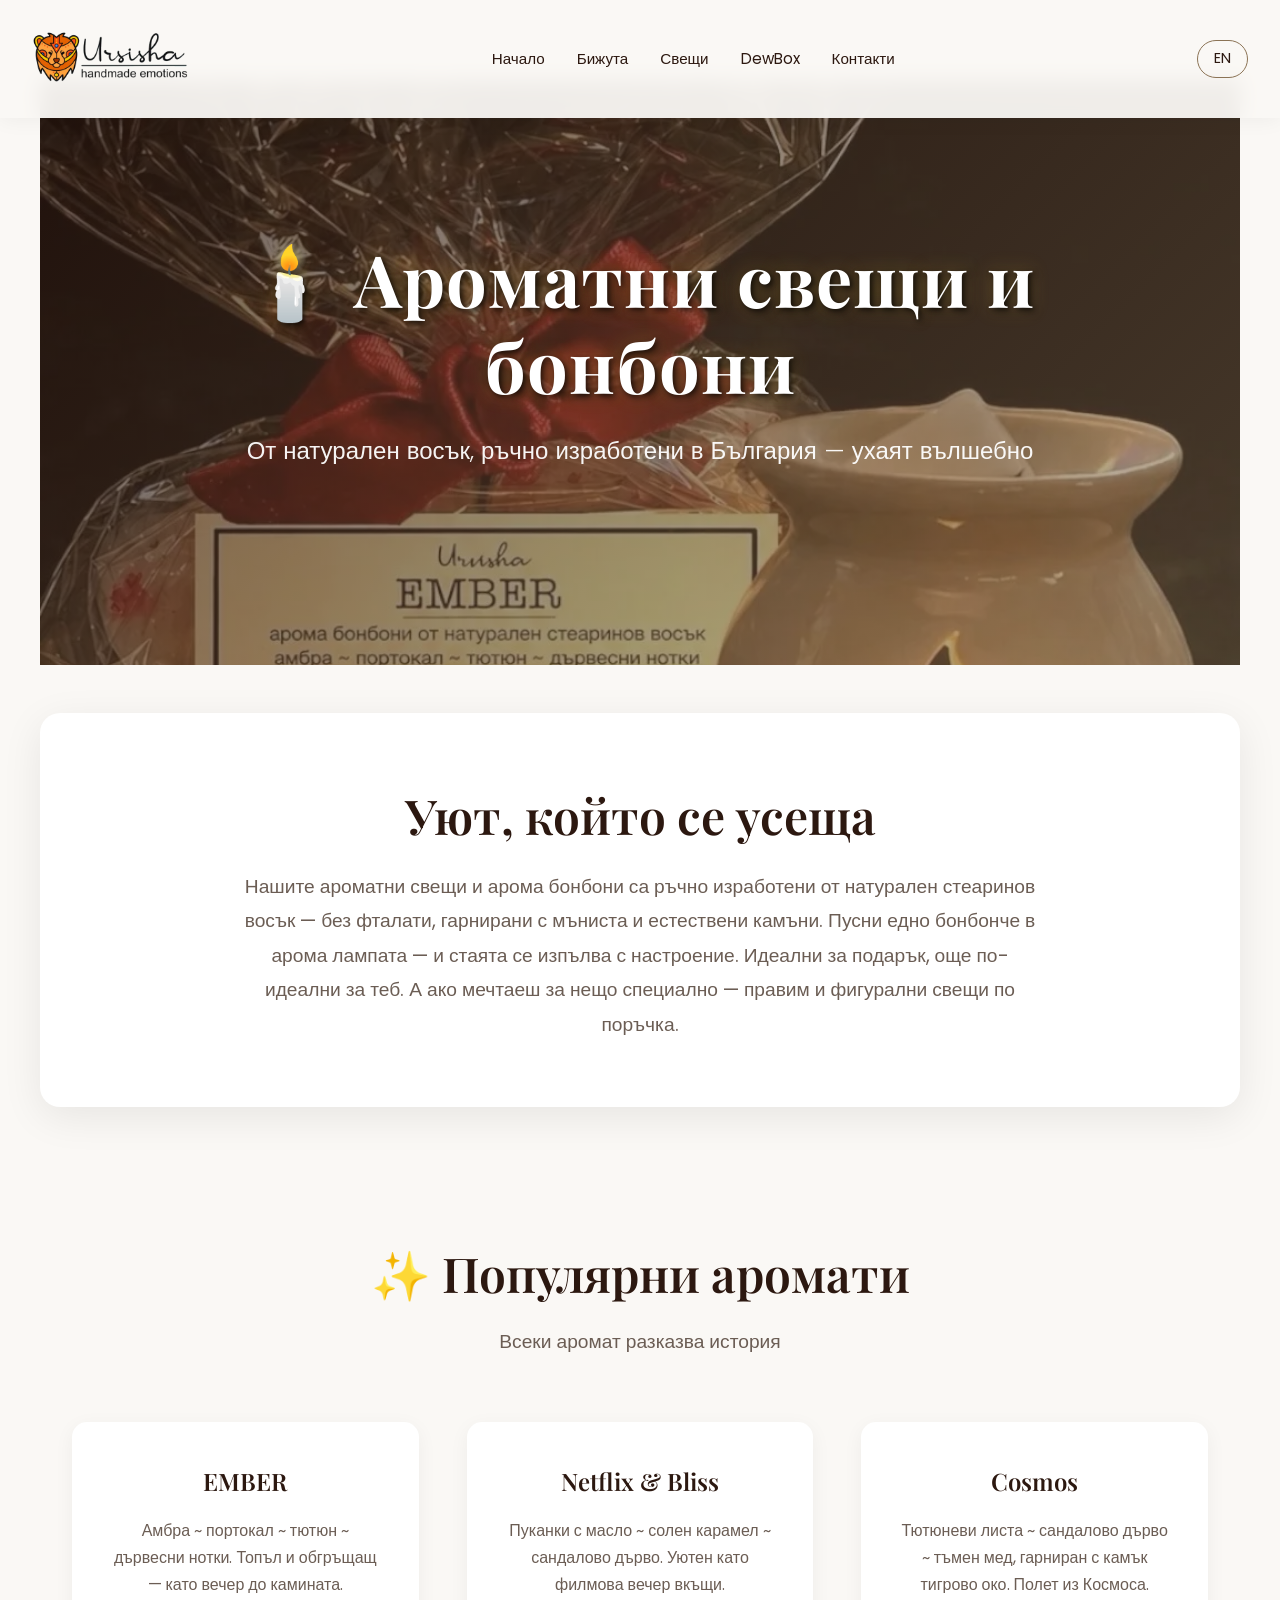
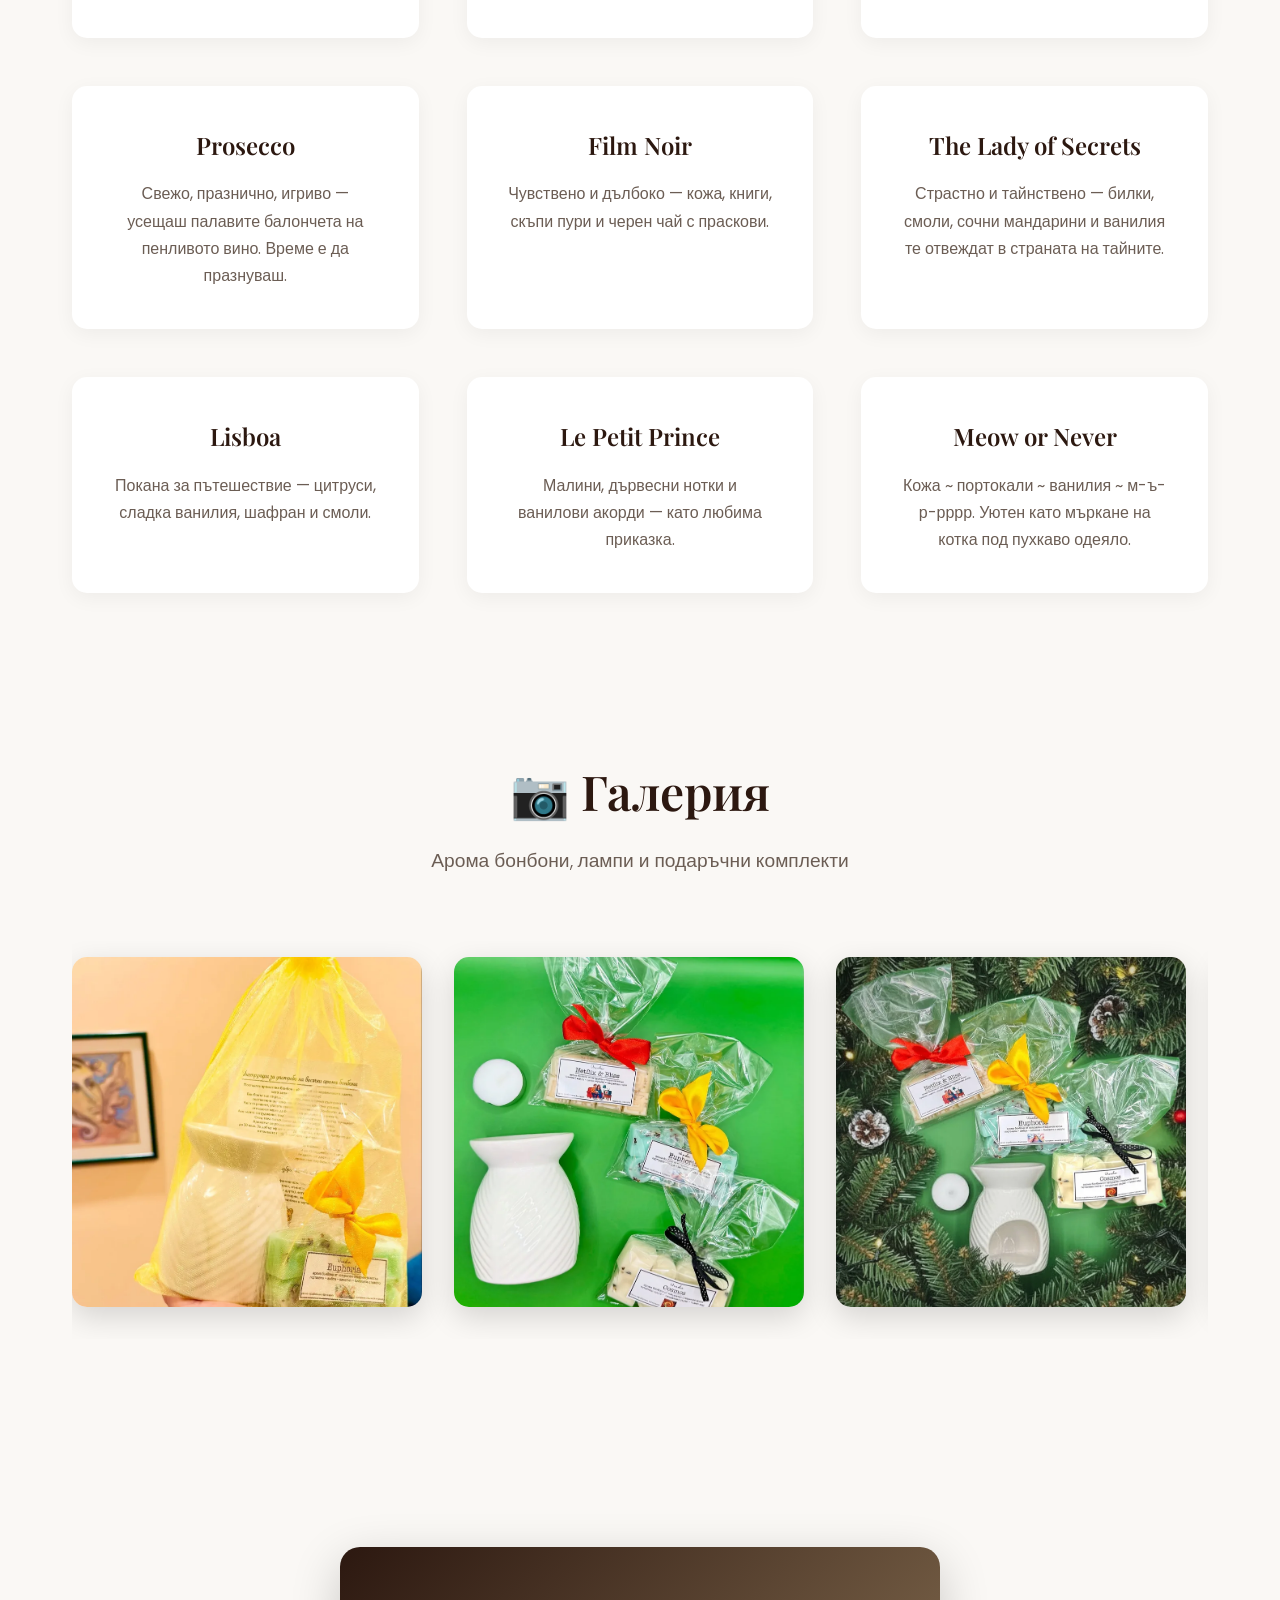
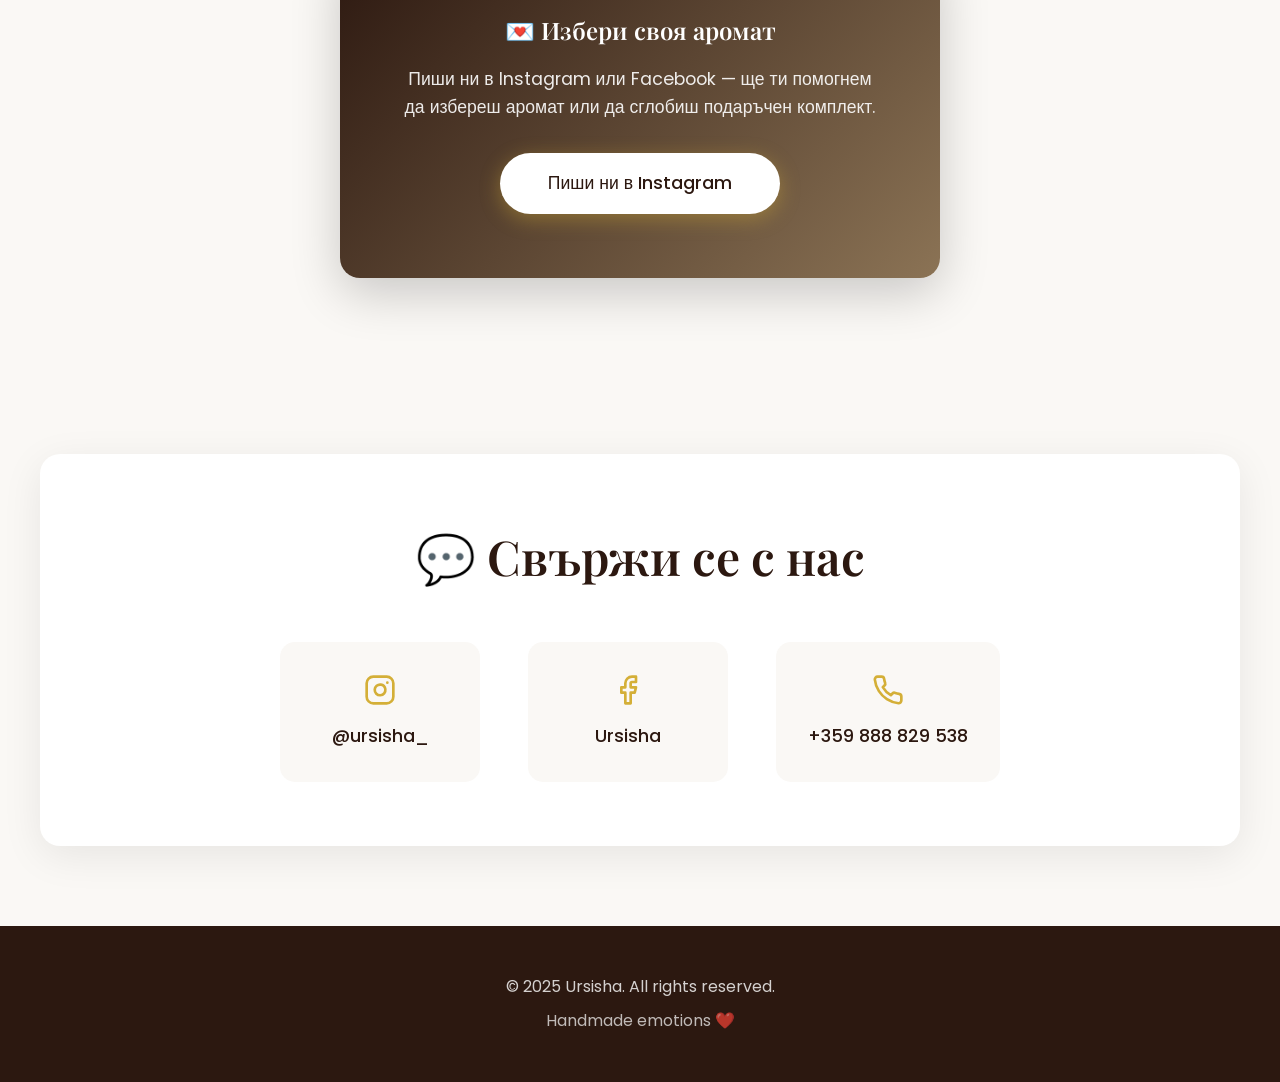
==== candles/index.html @ f85cda7b "Turn DewBox site into the Ursisha brand site - Move DewBox pages to /dewbox/ and /en/dewbox/, with 3" ====
<!DOCTYPE html>
<html lang="bg">
  <head>
    <meta charset="UTF-8" />
    <meta name="viewport" content="width=device-width, initial-scale=1.0" />
    <title>Ароматни свещи и бонбони — Ursisha | Ръчно изработени от натурален восък</title>
    <meta
      name="description"
      content="Ръчно изработени ароматни свещи и арома бонбони от натурален стеаринов восък. Аромати EMBER и Netflix & Bliss — ухаят вълшебно. Направени в България."
    />

    <!-- Favicons -->
    <link
      rel="icon"
      type="image/png"
      sizes="192x192"
      href="/assets/icons/favicon-android-chrome-192x192.png"
    />
    <link
      rel="icon"
      type="image/png"
      sizes="512x512"
      href="/assets/icons/favicon-android-chrome-512x512.png"
    />
    <link
      rel="apple-touch-icon"
      sizes="180x180"
      href="/assets/icons/favicon-apple-touch-icon.png"
    />
    <link rel="icon" type="image/png" href="/assets/icons/favicon.png" />

    <!-- Preload LCP image -->
    <link
      rel="preload"
      as="image"
      href="/assets/candles/candles-hero.webp"
      fetchpriority="high"
    />

    <link rel="stylesheet" href="/styles.css" />

    <!-- Canonical + theme -->
    <link rel="canonical" href="https://ursisha.com/candles/" />
    <meta name="theme-color" content="#2c1810" />

    <!-- hreflang -->
    <link rel="alternate" hreflang="bg" href="https://ursisha.com/candles/" />
    <link rel="alternate" hreflang="en" href="https://ursisha.com/en/candles/" />
    <link
      rel="alternate"
      hreflang="x-default"
      href="https://ursisha.com/candles/"
    />

    <!-- Open Graph -->
    <meta property="og:type" content="website" />
    <meta property="og:site_name" content="Ursisha" />
    <meta
      property="og:title"
      content="Ароматни свещи и бонбони — Ursisha"
    />
    <meta
      property="og:description"
      content="Ръчно изработени ароматни свещи и арома бонбони от натурален восък — ухаят вълшебно."
    />
    <meta property="og:url" content="https://ursisha.com/candles/" />
    <meta
      property="og:image"
      content="https://ursisha.com/assets/candles/candles-hero.webp"
    />
    <meta property="og:image:width" content="1080" />
    <meta property="og:image:height" content="1350" />
    <meta property="og:locale" content="bg_BG" />
    <meta property="og:locale:alternate" content="en_US" />

    <!-- Twitter Card -->
    <meta name="twitter:card" content="summary_large_image" />
    <meta name="twitter:title" content="Ароматни свещи и бонбони — Ursisha" />
    <meta
      name="twitter:description"
      content="Ръчно изработени ароматни свещи и арома бонбони от натурален восък."
    />
    <meta
      name="twitter:image"
      content="https://ursisha.com/assets/candles/candles-hero.webp"
    />

    <!-- Structured data -->
    <script type="application/ld+json">
      {
        "@context": "https://schema.org",
        "@graph": [
          {
            "@type": "BreadcrumbList",
            "itemListElement": [
              {
                "@type": "ListItem",
                "position": 1,
                "name": "Ursisha",
                "item": "https://ursisha.com/"
              },
              {
                "@type": "ListItem",
                "position": 2,
                "name": "Ароматни свещи",
                "item": "https://ursisha.com/candles/"
              }
            ]
          },
          {
            "@type": "CollectionPage",
            "name": "Ароматни свещи и бонбони — Ursisha",
            "description": "Ръчно изработени ароматни свещи и арома бонбони от натурален стеаринов восък.",
            "url": "https://ursisha.com/candles/",
            "inLanguage": "bg",
            "isPartOf": { "@type": "WebSite", "url": "https://ursisha.com/" }
          }
        ]
      }
    </script>
  </head>
  <body>
    <header>
      <nav>
        <a href="/" class="logo">
          <img
            src="/assets/branding/logo_horizontal.webp"
            alt="Ursisha Logo"
            class="logo-img logo-desktop"
            width="900"
            height="400"
          />
          <img
            src="/assets/branding/logo_small.webp"
            alt="Ursisha Logo"
            class="logo-img logo-mobile"
            width="400"
            height="418"
          />
        </a>
        <button
          class="menu-toggle"
          onclick="toggleMenu()"
          aria-label="Toggle menu"
        >
          <span></span>
          <span></span>
          <span></span>
        </button>
        <ul class="nav-links">
          <li><a href="/" onclick="closeMenu()">Начало</a></li>
          <li><a href="/jewelry/" onclick="closeMenu()">Бижута</a></li>
          <li><a href="/candles/" onclick="closeMenu()" aria-current="page">Свещи</a></li>
          <li><a href="/dewbox/" onclick="closeMenu()">DewBox</a></li>
          <li><a href="#contact" onclick="closeMenu()">Контакти</a></li>
        </ul>
        <a class="lang-switch" href="/en/candles/" hreflang="en">EN</a>
      </nav>
    </header>

    <section class="hero hero-short">
      <img
        class="hero-img"
        src="/assets/candles/candles-hero.webp"
        alt="Ароматни бонбони EMBER до запалена керамична арома лампа"
        width="1080"
        height="1350"
        fetchpriority="high"
      />
      <div class="hero-overlay"></div>
      <div class="hero-content">
        <h1>🕯️ Ароматни свещи и бонбони</h1>
        <p class="hero-subtitle">
          От натурален восък, ръчно изработени в България — ухаят вълшебно
        </p>
      </div>
    </section>

    <section id="about" class="about">
      <h2 class="section-title">Уют, който се усеща</h2>
      <p>
        Нашите ароматни свещи и арома бонбони са ръчно изработени от натурален
        стеаринов восък — без фталати, гарнирани с мъниста и естествени
        камъни. Пусни едно бонбонче в арома лампата — и стаята се изпълва с
        настроение. Идеални за подарък, още по-идеални за теб. А ако мечтаеш
        за нещо специално — правим и фигурални свещи по поръчка.
      </p>
    </section>

    <section id="scents">
      <h2 class="section-title">✨ Популярни аромати</h2>
      <p class="section-subtitle">Всеки аромат разказва история</p>
      <div class="steps">
        <div class="step">
          <h3>EMBER</h3>
          <p>
            Амбра ~ портокал ~ тютюн ~ дървесни нотки. Топъл и обгръщащ —
            като вечер до камината.
          </p>
        </div>
        <div class="step">
          <h3>Netflix &amp; Bliss</h3>
          <p>
            Пуканки с масло ~ солен карамел ~ сандалово дърво. Уютен като
            филмова вечер вкъщи.
          </p>
        </div>
        <div class="step">
          <h3>Cosmos</h3>
          <p>
            Тютюневи листа ~ сандалово дърво ~ тъмен мед, гарниран с камък
            тигрово око. Полет из Космоса.
          </p>
        </div>
        <div class="step">
          <h3>Prosecco</h3>
          <p>
            Свежо, празнично, игриво — усещаш палавите балончета на
            пенливото вино. Време е да празнуваш.
          </p>
        </div>
        <div class="step">
          <h3>Film Noir</h3>
          <p>
            Чувствено и дълбоко — кожа, книги, скъпи пури и черен чай с
            праскови.
          </p>
        </div>
        <div class="step">
          <h3>The Lady of Secrets</h3>
          <p>
            Страстно и тайнствено — билки, смоли, сочни мандарини и ванилия
            те отвеждат в страната на тайните.
          </p>
        </div>
        <div class="step">
          <h3>Lisboa</h3>
          <p>
            Покана за пътешествие — цитруси, сладка ванилия, шафран и смоли.
          </p>
        </div>
        <div class="step">
          <h3>Le Petit Prince</h3>
          <p>
            Малини, дървесни нотки и ванилови акорди — като любима приказка.
          </p>
        </div>
        <div class="step">
          <h3>Meow or Never</h3>
          <p>
            Кожа ~ портокали ~ ванилия ~ м-ъ-р-рррр. Уютен като мъркане на
            котка под пухкаво одеяло.
          </p>
        </div>
      </div>
    </section>

    <section id="gallery">
      <h2 class="section-title">📷 Галерия</h2>
      <p class="section-subtitle">Арома бонбони, лампи и подаръчни комплекти</p>
      <div class="gallery">
        <div class="gallery-item">
          <img
            src="/assets/candles/candles-1.webp"
            alt="Подаръчен комплект с арома лампа и восъчни бонбони в органза торбичка"
            loading="lazy"
            width="863"
            height="1080"
          />
        </div>
        <div class="gallery-item">
          <img
            src="/assets/candles/candles-2.webp"
            alt="Керамична арома лампа с ароматни бонбони от натурален восък"
            loading="lazy"
            width="865"
            height="1080"
          />
        </div>
        <div class="gallery-item">
          <img
            src="/assets/candles/candles-3.webp"
            alt="Коледен подаръчен комплект с арома лампа и ароматни бонбони"
            loading="lazy"
            width="863"
            height="1080"
          />
        </div>
        <div class="gallery-item">
          <img
            src="/assets/candles/candles-4.webp"
            alt="Ароматни бонбони Netflix &amp; Bliss с керамична арома лампа"
            loading="lazy"
            width="864"
            height="1080"
          />
        </div>
        <div class="gallery-item">
          <img
            src="/assets/candles/candles-5.webp"
            alt="Ароматни свещи котета — черно и бяло коте с панделки"
            loading="lazy"
            width="864"
            height="1080"
          />
        </div>
        <div class="gallery-item">
          <img
            src="/assets/candles/candles-6.webp"
            alt="Свещи котета върху книги"
            loading="lazy"
            width="864"
            height="1080"
          />
        </div>
        <div class="gallery-item">
          <img
            src="/assets/candles/candles-7.webp"
            alt="Арома бонбони Film Noir и Prosecco"
            loading="lazy"
            width="864"
            height="1080"
          />
        </div>
        <div class="gallery-item">
          <img
            src="/assets/candles/candles-8.webp"
            alt="Арома бонбони Cosmos — звездички от восък с камък тигрово око"
            loading="lazy"
            width="864"
            height="1080"
          />
        </div>
        <div class="gallery-item">
          <img
            src="/assets/candles/candles-9.webp"
            alt="Ароматна свещ Oh, Lord! в стъклен буркан"
            loading="lazy"
            width="865"
            height="1080"
          />
        </div>
        <div class="gallery-item">
          <img
            src="/assets/candles/candles-10.webp"
            alt="Арома бонбони Lisboa в стъклено бурканче"
            loading="lazy"
            width="864"
            height="1080"
          />
        </div>
        <div class="gallery-item">
          <img
            src="/assets/candles/candles-11.webp"
            alt="Арома бонбони Meow or Never с арома лампа и коте"
            loading="lazy"
            width="864"
            height="1080"
          />
        </div>
      </div>
    </section>

    <section id="order">
      <div class="price-box">
        <h2>💌 Избери своя аромат</h2>
        <p class="price-description">
          Пиши ни в Instagram или Facebook — ще ти помогнем да избереш аромат
          или да сглобиш подаръчен комплект.
        </p>
        <a
          href="https://instagram.com/ursisha_"
          target="_blank"
          class="cta-button"
          style="background: white; color: var(--primary-color); margin-top: 2rem"
          >Пиши ни в Instagram</a
        >
      </div>
    </section>

    <section id="contact" class="contact">
      <h2 class="section-title">💬 Свържи се с нас</h2>
      <div class="contact-info">
        <a
          href="https://instagram.com/ursisha_"
          target="_blank"
          class="contact-item"
        >
          <svg
            xmlns="http://www.w3.org/2000/svg"
            width="32"
            height="32"
            viewBox="0 0 24 24"
            fill="none"
            stroke="currentColor"
            stroke-width="2"
            stroke-linecap="round"
            stroke-linejoin="round"
          >
            <rect x="2" y="2" width="20" height="20" rx="5" ry="5"></rect>
            <path d="M16 11.37A4 4 0 1 1 12.63 8 4 4 0 0 1 16 11.37z"></path>
            <line x1="17.5" y1="6.5" x2="17.51" y2="6.5"></line>
          </svg>
          <span>@ursisha_</span>
        </a>
        <a
          href="https://facebook.com/ursisha"
          target="_blank"
          class="contact-item"
        >
          <svg
            xmlns="http://www.w3.org/2000/svg"
            width="32"
            height="32"
            viewBox="0 0 24 24"
            fill="none"
            stroke="currentColor"
            stroke-width="2"
            stroke-linecap="round"
            stroke-linejoin="round"
          >
            <path
              d="M18 2h-3a5 5 0 0 0-5 5v3H7v4h3v8h4v-8h3l1-4h-4V7a1 1 0 0 1 1-1h3z"
            ></path>
          </svg>
          <span>Ursisha</span>
        </a>
        <a href="tel:+359888829538" class="contact-item">
          <svg
            xmlns="http://www.w3.org/2000/svg"
            width="32"
            height="32"
            viewBox="0 0 24 24"
            fill="none"
            stroke="currentColor"
            stroke-width="2"
            stroke-linecap="round"
            stroke-linejoin="round"
          >
            <path
              d="M22 16.92v3a2 2 0 0 1-2.18 2 19.79 19.79 0 0 1-8.63-3.07 19.5 19.5 0 0 1-6-6 19.79 19.79 0 0 1-3.07-8.67A2 2 0 0 1 4.11 2h3a2 2 0 0 1 2 1.72 12.84 12.84 0 0 0 .7 2.81 2 2 0 0 1-.45 2.11L8.09 9.91a16 16 0 0 0 6 6l1.27-1.27a2 2 0 0 1 2.11-.45 12.84 12.84 0 0 0 2.81.7A2 2 0 0 1 22 16.92z"
            ></path>
          </svg>
          <span>+359 888 829 538</span>
        </a>
      </div>
    </section>

    <footer>
      <p>&copy; 2025 Ursisha. All rights reserved.</p>
      <p style="margin-top: 0.5rem; opacity: 0.7">
        Handmade emotions ❤️
      </p>
    </footer>

    <!-- Lightbox Modal -->
    <div id="lightbox" class="lightbox">
      <span class="lightbox-close">&times;</span>
      <img class="lightbox-content" id="lightbox-img" />
      <div class="lightbox-caption" id="lightbox-caption"></div>
      <button class="lightbox-prev">&#10094;</button>
      <button class="lightbox-next">&#10095;</button>
    </div>

    <script>
      // Mobile menu toggle
      function toggleMenu() {
        const navLinks = document.querySelector(".nav-links");
        const menuToggle = document.querySelector(".menu-toggle");
        navLinks.classList.toggle("active");
        menuToggle.classList.toggle("active");
        document.body.style.overflow = navLinks.classList.contains("active")
          ? "hidden"
          : "auto";
      }

      function closeMenu() {
        const navLinks = document.querySelector(".nav-links");
        const menuToggle = document.querySelector(".menu-toggle");
        navLinks.classList.remove("active");
        menuToggle.classList.remove("active");
        document.body.style.overflow = "auto";
      }

      // Smooth scroll with offset for fixed header
      document.querySelectorAll('a[href^="#"]').forEach((anchor) => {
        anchor.addEventListener("click", function (e) {
          const targetId = this.getAttribute("href");
          if (targetId === "#") return;
          const target = document.querySelector(targetId);
          if (target) {
            e.preventDefault();
            window.scrollTo({
              top: target.offsetTop - 80,
              behavior: "smooth",
            });
          }
        });
      });

      // Lightbox
      const lightbox = document.getElementById("lightbox");
      const lightboxImg = document.getElementById("lightbox-img");
      const lightboxCaption = document.getElementById("lightbox-caption");
      const closeBtn = document.querySelector(".lightbox-close");
      const prevBtn = document.querySelector(".lightbox-prev");
      const nextBtn = document.querySelector(".lightbox-next");
      const galleryImages = Array.from(
        document.querySelectorAll(".gallery-item img")
      );
      let currentImageIndex = 0;

      function showImage(index) {
        currentImageIndex = index;
        lightboxImg.src = galleryImages[index].src;
        lightboxCaption.textContent = galleryImages[index].alt;
      }

      function openLightbox(index) {
        showImage(index);
        lightbox.style.display = "flex";
        document.body.style.overflow = "hidden";
      }

      function closeLightbox() {
        lightbox.style.display = "none";
        document.body.style.overflow = "auto";
      }

      function changeImage(direction) {
        const next =
          (currentImageIndex + direction + galleryImages.length) %
          galleryImages.length;
        showImage(next);
      }

      document.addEventListener("click", function (e) {
        const img = e.target.closest(".gallery-item img");
        if (img) openLightbox(galleryImages.indexOf(img));
      });

      closeBtn.addEventListener("click", closeLightbox);
      lightbox.addEventListener("click", function (e) {
        if (e.target === lightbox) closeLightbox();
      });
      prevBtn.addEventListener("click", () => changeImage(-1));
      nextBtn.addEventListener("click", () => changeImage(1));

      document.addEventListener("keydown", function (e) {
        if (lightbox.style.display !== "flex") return;
        if (e.key === "Escape") closeLightbox();
        if (e.key === "ArrowLeft") changeImage(-1);
        if (e.key === "ArrowRight") changeImage(1);
      });
    </script>
  </body>
</html>
---- styles.css ----
/* === Self-hosted fonts (mirrors Google Fonts subsets) === */

/* Playfair Display (variable, weights 600..700) */
@font-face {
  font-family: 'Playfair Display';
  font-style: normal;
  font-weight: 600 700;
  font-display: swap;
  src: url('/assets/fonts/playfair-display-cyrillic.woff2') format('woff2');
  unicode-range: U+0301, U+0400-045F, U+0490-0491, U+04B0-04B1, U+2116;
}

@font-face {
  font-family: 'Playfair Display';
  font-style: normal;
  font-weight: 600 700;
  font-display: swap;
  src: url('/assets/fonts/playfair-display-vietnamese.woff2') format('woff2');
  unicode-range: U+0102-0103, U+0110-0111, U+0128-0129, U+0168-0169, U+01A0-01A1, U+01AF-01B0, U+0300-0301, U+0303-0304, U+0308-0309, U+0323, U+0329, U+1EA0-1EF9, U+20AB;
}

@font-face {
  font-family: 'Playfair Display';
  font-style: normal;
  font-weight: 600 700;
  font-display: swap;
  src: url('/assets/fonts/playfair-display-latin-ext.woff2') format('woff2');
  unicode-range: U+0100-02BA, U+02BD-02C5, U+02C7-02CC, U+02CE-02D7, U+02DD-02FF, U+0304, U+0308, U+0329, U+1D00-1DBF, U+1E00-1E9F, U+1EF2-1EFF, U+2020, U+20A0-20AB, U+20AD-20C0, U+2113, U+2C60-2C7F, U+A720-A7FF;
}

@font-face {
  font-family: 'Playfair Display';
  font-style: normal;
  font-weight: 600 700;
  font-display: swap;
  src: url('/assets/fonts/playfair-display-latin.woff2') format('woff2');
  unicode-range: U+0000-00FF, U+0131, U+0152-0153, U+02BB-02BC, U+02C6, U+02DA, U+02DC, U+0304, U+0308, U+0329, U+2000-206F, U+20AC, U+2122, U+2191, U+2193, U+2212, U+2215, U+FEFF, U+FFFD;
}

/* Poppins 300 */
@font-face {
  font-family: 'Poppins';
  font-style: normal;
  font-weight: 300;
  font-display: swap;
  src: url('/assets/fonts/poppins-300-devanagari.woff2') format('woff2');
  unicode-range: U+0900-097F, U+1CD0-1CF9, U+200C-200D, U+20A8, U+20B9, U+20F0, U+25CC, U+A830-A839, U+A8E0-A8FF, U+11B00-11B09;
}

@font-face {
  font-family: 'Poppins';
  font-style: normal;
  font-weight: 300;
  font-display: swap;
  src: url('/assets/fonts/poppins-300-latin-ext.woff2') format('woff2');
  unicode-range: U+0100-02BA, U+02BD-02C5, U+02C7-02CC, U+02CE-02D7, U+02DD-02FF, U+0304, U+0308, U+0329, U+1D00-1DBF, U+1E00-1E9F, U+1EF2-1EFF, U+2020, U+20A0-20AB, U+20AD-20C0, U+2113, U+2C60-2C7F, U+A720-A7FF;
}

@font-face {
  font-family: 'Poppins';
  font-style: normal;
  font-weight: 300;
  font-display: swap;
  src: url('/assets/fonts/poppins-300-latin.woff2') format('woff2');
  unicode-range: U+0000-00FF, U+0131, U+0152-0153, U+02BB-02BC, U+02C6, U+02DA, U+02DC, U+0304, U+0308, U+0329, U+2000-206F, U+20AC, U+2122, U+2191, U+2193, U+2212, U+2215, U+FEFF, U+FFFD;
}

/* Poppins 400 */
@font-face {
  font-family: 'Poppins';
  font-style: normal;
  font-weight: 400;
  font-display: swap;
  src: url('/assets/fonts/poppins-400-devanagari.woff2') format('woff2');
  unicode-range: U+0900-097F, U+1CD0-1CF9, U+200C-200D, U+20A8, U+20B9, U+20F0, U+25CC, U+A830-A839, U+A8E0-A8FF, U+11B00-11B09;
}

@font-face {
  font-family: 'Poppins';
  font-style: normal;
  font-weight: 400;
  font-display: swap;
  src: url('/assets/fonts/poppins-400-latin-ext.woff2') format('woff2');
  unicode-range: U+0100-02BA, U+02BD-02C5, U+02C7-02CC, U+02CE-02D7, U+02DD-02FF, U+0304, U+0308, U+0329, U+1D00-1DBF, U+1E00-1E9F, U+1EF2-1EFF, U+2020, U+20A0-20AB, U+20AD-20C0, U+2113, U+2C60-2C7F, U+A720-A7FF;
}

@font-face {
  font-family: 'Poppins';
  font-style: normal;
  font-weight: 400;
  font-display: swap;
  src: url('/assets/fonts/poppins-400-latin.woff2') format('woff2');
  unicode-range: U+0000-00FF, U+0131, U+0152-0153, U+02BB-02BC, U+02C6, U+02DA, U+02DC, U+0304, U+0308, U+0329, U+2000-206F, U+20AC, U+2122, U+2191, U+2193, U+2212, U+2215, U+FEFF, U+FFFD;
}

/* Poppins 500 */
@font-face {
  font-family: 'Poppins';
  font-style: normal;
  font-weight: 500;
  font-display: swap;
  src: url('/assets/fonts/poppins-500-devanagari.woff2') format('woff2');
  unicode-range: U+0900-097F, U+1CD0-1CF9, U+200C-200D, U+20A8, U+20B9, U+20F0, U+25CC, U+A830-A839, U+A8E0-A8FF, U+11B00-11B09;
}

@font-face {
  font-family: 'Poppins';
  font-style: normal;
  font-weight: 500;
  font-display: swap;
  src: url('/assets/fonts/poppins-500-latin-ext.woff2') format('woff2');
  unicode-range: U+0100-02BA, U+02BD-02C5, U+02C7-02CC, U+02CE-02D7, U+02DD-02FF, U+0304, U+0308, U+0329, U+1D00-1DBF, U+1E00-1E9F, U+1EF2-1EFF, U+2020, U+20A0-20AB, U+20AD-20C0, U+2113, U+2C60-2C7F, U+A720-A7FF;
}

@font-face {
  font-family: 'Poppins';
  font-style: normal;
  font-weight: 500;
  font-display: swap;
  src: url('/assets/fonts/poppins-500-latin.woff2') format('woff2');
  unicode-range: U+0000-00FF, U+0131, U+0152-0153, U+02BB-02BC, U+02C6, U+02DA, U+02DC, U+0304, U+0308, U+0329, U+2000-206F, U+20AC, U+2122, U+2191, U+2193, U+2212, U+2215, U+FEFF, U+FFFD;
}

* {
  margin: 0;
  padding: 0;
  box-sizing: border-box;
}

:root {
  --primary-color: #2c1810;
  --secondary-color: #d4af37;
  --accent-color: #8b7355;
  --light-bg: #faf8f5;
  --text-dark: #2c1810;
  --text-light: #6b5d54;
}

html {
  scroll-behavior: smooth;
}

body {
  font-family: "Poppins", sans-serif;
  color: var(--text-dark);
  line-height: 1.6;
  background-color: var(--light-bg);
}

h1,
h2,
h3 {
  font-family: "Playfair Display", serif;
  font-weight: 600;
}

/* Header */
header {
  position: fixed;
  top: 0;
  width: 100%;
  background: rgba(250, 248, 245, 0.95);
  backdrop-filter: blur(10px);
  z-index: 1000;
  box-shadow: 0 2px 20px rgba(0, 0, 0, 0.05);
}

nav {
  max-width: 1400px;
  margin: 0 auto;
  padding: 1.5rem 2rem;
  display: flex;
  justify-content: space-between;
  align-items: center;
}

.logo {
  font-family: "Playfair Display", serif;
  font-size: 1.8rem;
  font-weight: 700;
  color: var(--primary-color);
  text-decoration: none;
  display: flex;
  align-items: center;
}

.logo-img {
  height: 70px;
  width: auto;
  object-fit: contain;
  transition: transform 0.3s;
}

.logo-mobile {
  display: none;
}

.logo:hover .logo-img {
  transform: scale(1.05);
}

.nav-links {
  display: flex;
  gap: 2rem;
  list-style: none;
}

.nav-links a {
  color: var(--text-dark);
  text-decoration: none;
  font-weight: 400;
  transition: color 0.3s;
  font-size: 0.95rem;
}

.nav-links a:hover {
  color: var(--secondary-color);
}

.lang-switch {
  background: none;
  border: 1px solid var(--accent-color);
  padding: 0.4rem 1rem;
  border-radius: 20px;
  cursor: pointer;
  color: var(--text-dark);
  font-family: "Poppins", sans-serif;
  font-size: 0.9rem;
  text-decoration: none;
  transition: all 0.3s;
}

.lang-switch:hover {
  background: var(--secondary-color);
  border-color: var(--secondary-color);
  color: white;
}

/* Mobile Menu Toggle */
.menu-toggle {
  display: none;
  flex-direction: column;
  gap: 5px;
  background: none;
  border: none;
  cursor: pointer;
  padding: 0.5rem;
  z-index: 1001;
}

.menu-toggle span {
  width: 25px;
  height: 3px;
  background: var(--primary-color);
  border-radius: 3px;
  transition: all 0.3s ease;
}

.menu-toggle.active span:nth-child(1) {
  transform: rotate(45deg) translate(8px, 8px);
}

.menu-toggle.active span:nth-child(2) {
  opacity: 0;
}

.menu-toggle.active span:nth-child(3) {
  transform: rotate(-45deg) translate(7px, -7px);
}

/* Hero Section */
.hero {
  position: relative;
  height: 100vh;
  display: flex;
  align-items: center;
  justify-content: center;
  overflow: hidden;
  margin-top: 80px;
}

.hero-video {
  position: absolute;
  top: 0;
  left: 0;
  width: 100%;
  height: 100%;
  object-fit: cover;
  z-index: -1;
}

.hero-overlay {
  position: absolute;
  top: 0;
  left: 0;
  width: 100%;
  height: 100%;
  background: linear-gradient(
    135deg,
    rgba(44, 24, 16, 0.7),
    rgba(139, 115, 85, 0.5)
  );
  z-index: 0;
}

.hero-content {
  position: relative;
  text-align: center;
  color: white;
  z-index: 1;
  max-width: 900px;
  padding: 2rem;
}

.hero h1 {
  font-size: 4.5rem;
  margin-bottom: 1.5rem;
  text-shadow: 
    2px 2px 4px rgba(0, 0, 0, 0.5),
    4px 4px 8px rgba(0, 0, 0, 0.4),
    0 0 20px rgba(212, 175, 55, 0.3);
  line-height: 1.2;
  letter-spacing: 1px;
  font-weight: 700;
}

/* .hero h1 {
  font-size: 4.5rem;
  margin-bottom: 1.5rem;
  text-shadow: 2px 2px 10px rgba(0, 0, 0, 0.3);
  line-height: 1.2;
} */

.hero-subtitle {
  font-size: 1.5rem;
  font-weight: 300;
  margin-bottom: 2.5rem;
  opacity: 0.95;
}

.cta-button {
  display: inline-block;
  padding: 1rem 3rem;
  background: var(--secondary-color);
  color: white;
  text-decoration: none;
  border-radius: 50px;
  font-weight: 500;
  font-size: 1.1rem;
  transition: all 0.3s;
  box-shadow: 0 5px 20px rgba(212, 175, 55, 0.4);
}

.cta-button:hover {
  transform: translateY(-3px);
  box-shadow: 0 8px 30px rgba(212, 175, 55, 0.6);
}

.hero-img {
  position: absolute;
  top: 0;
  left: 0;
  width: 100%;
  height: 100%;
  object-fit: cover;
  z-index: -1;
}

.hero-short {
  height: 65vh;
  min-height: 420px;
}

/* Collection Cards (home) */
.collections-grid {
  display: grid;
  grid-template-columns: repeat(auto-fit, minmax(280px, 1fr));
  gap: 2.5rem;
  margin-top: 3rem;
}

.collection-card {
  position: relative;
  display: block;
  border-radius: 15px;
  overflow: hidden;
  box-shadow: 0 10px 30px rgba(0, 0, 0, 0.15);
  text-decoration: none;
  transition: transform 0.3s;
}

.collection-card:hover {
  transform: translateY(-10px);
}

.collection-card img {
  width: 100%;
  height: 420px;
  object-fit: cover;
  display: block;
  transition: transform 0.5s;
}

.collection-card:hover img {
  transform: scale(1.05);
}

.collection-card-label {
  position: absolute;
  left: 0;
  right: 0;
  bottom: 0;
  padding: 3rem 1.5rem 1.5rem;
  background: linear-gradient(transparent, rgba(44, 24, 16, 0.88));
  color: white;
}

.collection-card-label h3 {
  font-size: 1.6rem;
  margin-bottom: 0.3rem;
}

.collection-card-label p {
  font-size: 0.95rem;
  opacity: 0.9;
  font-weight: 300;
}

/* Story (about) section with image */
.story {
  display: grid;
  grid-template-columns: 1fr 1.2fr;
  gap: 3rem;
  align-items: center;
  background: white;
  border-radius: 20px;
  padding: 4rem;
  margin: 3rem auto;
  box-shadow: 0 10px 40px rgba(0, 0, 0, 0.08);
}

.story img {
  width: 100%;
  height: auto;
  border-radius: 15px;
  display: block;
}

.story h2 {
  font-size: 2.2rem;
  color: var(--primary-color);
  margin-bottom: 1.5rem;
}

.story p {
  font-size: 1.15rem;
  line-height: 1.8;
  color: var(--text-light);
  margin-bottom: 1rem;
}

/* Section Styling */
section {
  max-width: 1200px;
  margin: 0 auto;
  padding: 5rem 2rem;
}

.section-title {
  font-size: 3rem;
  text-align: center;
  margin-bottom: 1rem;
  color: var(--primary-color);
}

.section-subtitle {
  text-align: center;
  font-size: 1.2rem;
  color: var(--text-light);
  margin-bottom: 4rem;
  font-weight: 300;
}

/* About Section */
.about {
  background: white;
  border-radius: 20px;
  padding: 4rem;
  margin: 3rem auto;
  box-shadow: 0 10px 40px rgba(0, 0, 0, 0.08);
}

.about p {
  font-size: 1.2rem;
  line-height: 1.8;
  color: var(--text-light);
  text-align: center;
  max-width: 800px;
  margin: 0 auto;
}

/* How It Works */
.steps {
  display: grid;
  grid-template-columns: repeat(auto-fit, minmax(300px, 1fr));
  gap: 3rem;
  margin-top: 3rem;
}

.step {
  background: white;
  padding: 2.5rem;
  border-radius: 15px;
  text-align: center;
  transition: transform 0.3s;
  box-shadow: 0 5px 20px rgba(0, 0, 0, 0.05);
}

.step:hover {
  transform: translateY(-10px);
}

.step-number {
  width: 60px;
  height: 60px;
  background: var(--secondary-color);
  color: white;
  border-radius: 50%;
  display: flex;
  align-items: center;
  justify-content: center;
  font-size: 1.8rem;
  font-weight: 600;
  margin: 0 auto 1.5rem;
}

.step h3 {
  font-size: 1.5rem;
  margin-bottom: 1rem;
  color: var(--primary-color);
}

.step p {
  color: var(--text-light);
  line-height: 1.7;
}

/* Price Section */
.price-box {
  background: linear-gradient(
    135deg,
    var(--primary-color),
    var(--accent-color)
  );
  color: white;
  padding: 4rem;
  border-radius: 20px;
  text-align: center;
  margin: 3rem auto;
  max-width: 600px;
  box-shadow: 0 15px 50px rgba(0, 0, 0, 0.2);
}

.price-amount {
  font-size: 4rem;
  font-weight: 700;
  margin: 1rem 0;
  font-family: "Playfair Display", serif;
}

.price-description {
  font-size: 1.1rem;
  opacity: 0.9;
  margin-top: 1rem;
}

/* FAQ Section */
.faq-item {
  background: white;
  padding: 2rem;
  margin-bottom: 1.5rem;
  border-radius: 12px;
  box-shadow: 0 3px 15px rgba(0, 0, 0, 0.05);
}

.faq-item h3 {
  font-size: 1.3rem;
  margin-bottom: 0.8rem;
  color: var(--primary-color);
}

.faq-item p {
  color: var(--text-light);
  line-height: 1.7;
}

/* Gallery */
.gallery {
  display: flex;
  gap: 2rem;
  margin-top: 3rem;
  overflow-x: auto;
  overflow-y: hidden;
  scroll-snap-type: x mandatory;
  scroll-behavior: smooth;
  padding: 1rem 0 2rem 0;
  -webkit-overflow-scrolling: touch;
}

/* Hide scrollbar for Chrome, Safari and Opera */
.gallery::-webkit-scrollbar {
  height: 8px;
}

.gallery::-webkit-scrollbar-track {
  background: var(--light-bg);
  border-radius: 10px;
}

.gallery::-webkit-scrollbar-thumb {
  background: var(--accent-color);
  border-radius: 10px;
}

.gallery::-webkit-scrollbar-thumb:hover {
  background: var(--secondary-color);
}

.gallery-item {
  position: relative;
  flex: 0 0 350px;
  height: 350px;
  border-radius: 15px;
  overflow: hidden;
  box-shadow: 0 10px 30px rgba(0, 0, 0, 0.15);
  scroll-snap-align: center;
  transition: transform 0.3s;
}

.gallery-item:hover {
  transform: translateY(-10px);
}

.gallery-item img {
  width: 100%;
  height: 100%;
  object-fit: cover;
  transition: transform 0.5s;
}

.gallery-item:hover img {
  transform: scale(1.1);
}

/* Contact Section */
.contact {
  background: white;
  border-radius: 20px;
  padding: 4rem;
  margin: 3rem auto;
  box-shadow: 0 10px 40px rgba(0, 0, 0, 0.08);
  text-align: center;
}

.contact-info {
  display: flex;
  justify-content: center;
  gap: 3rem;
  margin-top: 3rem;
  flex-wrap: wrap;
}

.contact-item {
  display: flex;
  flex-direction: column;
  align-items: center;
  gap: 1rem;
  padding: 2rem;
  background: var(--light-bg);
  border-radius: 15px;
  text-decoration: none;
  color: var(--text-dark);
  transition: all 0.3s;
  min-width: 200px;
}

.contact-item:hover {
  transform: translateY(-5px);
  box-shadow: 0 10px 30px rgba(0, 0, 0, 0.1);
  background: var(--secondary-color);
  color: white;
}

.contact-item svg {
  color: var(--secondary-color);
  transition: color 0.3s;
}

.contact-item:hover svg {
  color: white;
}

.contact-item span {
  font-size: 1.1rem;
  font-weight: 500;
}

/* Lightbox */
.lightbox {
  display: none;
  position: fixed;
  z-index: 2000;
  left: 0;
  top: 0;
  width: 100%;
  height: 100%;
  background-color: rgba(0, 0, 0, 0.95);
  align-items: center;
  justify-content: center;
  animation: fadeIn 0.3s;
}

@keyframes fadeIn {
  from {
    opacity: 0;
  }
  to {
    opacity: 1;
  }
}

.lightbox-content {
  max-width: 90%;
  max-height: 85vh;
  object-fit: contain;
  border-radius: 10px;
  box-shadow: 0 0 50px rgba(255, 255, 255, 0.1);
  animation: zoomIn 0.3s;
}

@keyframes zoomIn {
  from {
    transform: scale(0.8);
  }
  to {
    transform: scale(1);
  }
}

.lightbox-close {
  position: absolute;
  top: 20px;
  right: 40px;
  color: white;
  font-size: 50px;
  font-weight: 300;
  cursor: pointer;
  transition: all 0.3s;
  z-index: 2001;
  line-height: 1;
  user-select: none;
}

.lightbox-close:hover {
  color: var(--secondary-color);
  transform: rotate(90deg);
}

.lightbox-caption {
  position: absolute;
  bottom: 30px;
  left: 50%;
  transform: translateX(-50%);
  color: white;
  font-size: 1.2rem;
  text-align: center;
  background: rgba(0, 0, 0, 0.7);
  padding: 1rem 2rem;
  border-radius: 30px;
  max-width: 80%;
}

.lightbox-prev,
.lightbox-next {
  position: absolute;
  top: 50%;
  transform: translateY(-50%);
  background: rgba(212, 175, 55, 0.8);
  color: white;
  border: none;
  font-size: 30px;
  padding: 1rem 1.5rem;
  cursor: pointer;
  border-radius: 5px;
  transition: all 0.3s;
  z-index: 2001;
  user-select: none;
}

.lightbox-prev:hover,
.lightbox-next:hover {
  background: var(--secondary-color);
  transform: translateY(-50%) scale(1.1);
}

.lightbox-prev {
  left: 30px;
}

.lightbox-next {
  right: 30px;
}

.gallery-item img {
  cursor: pointer;
}

/* Footer */
footer {
  background: var(--primary-color);
  color: white;
  text-align: center;
  padding: 3rem 2rem;
  margin-top: 5rem;
}

footer p {
  opacity: 0.8;
}

/* Language Toggle */
.lang-content {
  display: none;
}

.lang-content.active {
  display: block;
}

/* Responsive */
@media (max-width: 830px) {
  /* Logo switch for mobile */
  .logo-desktop {
    display: none;
  }

  .logo-mobile {
    display: block;
  }

  .logo-img {
    height: 45px;
  }

  /* Mobile navigation */
  nav {
    padding: 1rem 1.5rem;
  }

  .menu-toggle {
    display: flex;
  }

  .nav-links {
    position: fixed;
    top: 0;
    right: -100%;
    height: 100vh;
    width: 70%;
    max-width: 300px;
    background: rgba(250, 248, 245, 0.98);
    backdrop-filter: blur(10px);
    flex-direction: column;
    justify-content: center;
    align-items: center;
    gap: 2rem;
    transition: right 0.3s ease;
    box-shadow: -5px 0 20px rgba(0, 0, 0, 0.1);
    z-index: 999;
  }

  .nav-links.active {
    right: 0;
  }

  .nav-links li {
    opacity: 0;
    transform: translateX(50px);
    transition: all 0.3s ease;
  }

  .nav-links.active li {
    opacity: 1;
    transform: translateX(0);
  }

  .nav-links.active li:nth-child(1) {
    transition-delay: 0.1s;
  }
  .nav-links.active li:nth-child(2) {
    transition-delay: 0.2s;
  }
  .nav-links.active li:nth-child(3) {
    transition-delay: 0.3s;
  }
  .nav-links.active li:nth-child(4) {
    transition-delay: 0.4s;
  }
  .nav-links.active li:nth-child(5) {
    transition-delay: 0.5s;
  }
  .nav-links.active li:nth-child(6) {
    transition-delay: 0.6s;
  }

  .nav-links a {
    font-size: 1.2rem;
    font-weight: 500;
  }

  .lang-switch {
    padding: 0.5rem 1.2rem;
    font-size: 1rem;
  }

  .hero h1 {
    font-size: 2.5rem;
  }

  .hero-subtitle {
    font-size: 1.1rem;
  }

  .section-title {
    font-size: 2rem;
  }

  section {
    padding: 3rem 1.5rem;
  }

  .about {
    padding: 2rem;
  }

  .steps {
    grid-template-columns: 1fr;
  }

  .contact {
    padding: 2rem;
  }

  .story {
    grid-template-columns: 1fr;
    padding: 2rem;
    gap: 2rem;
  }

  .collection-card img {
    height: 320px;
  }

  .contact-info {
    flex-direction: column;
    gap: 1.5rem;
  }

  .contact-item {
    min-width: 100%;
  }

  /* Mobile gallery adjustments */
  .gallery {
    gap: 1rem;
  }

  .gallery-item {
    flex: 0 0 280px;
    height: 280px;
  }

  /* Mobile lightbox adjustments */
  .lightbox-close {
    top: 10px;
    right: 20px;
    font-size: 40px;
  }

  .lightbox-prev,
  .lightbox-next {
    font-size: 24px;
    padding: 0.8rem 1rem;
  }

  .lightbox-prev {
    left: 10px;
  }

  .lightbox-next {
    right: 10px;
  }

  .lightbox-caption {
    font-size: 1rem;
    padding: 0.8rem 1.5rem;
    bottom: 20px;
  }

  .lightbox-content {
    max-width: 95%;
    max-height: 80vh;
  }
}
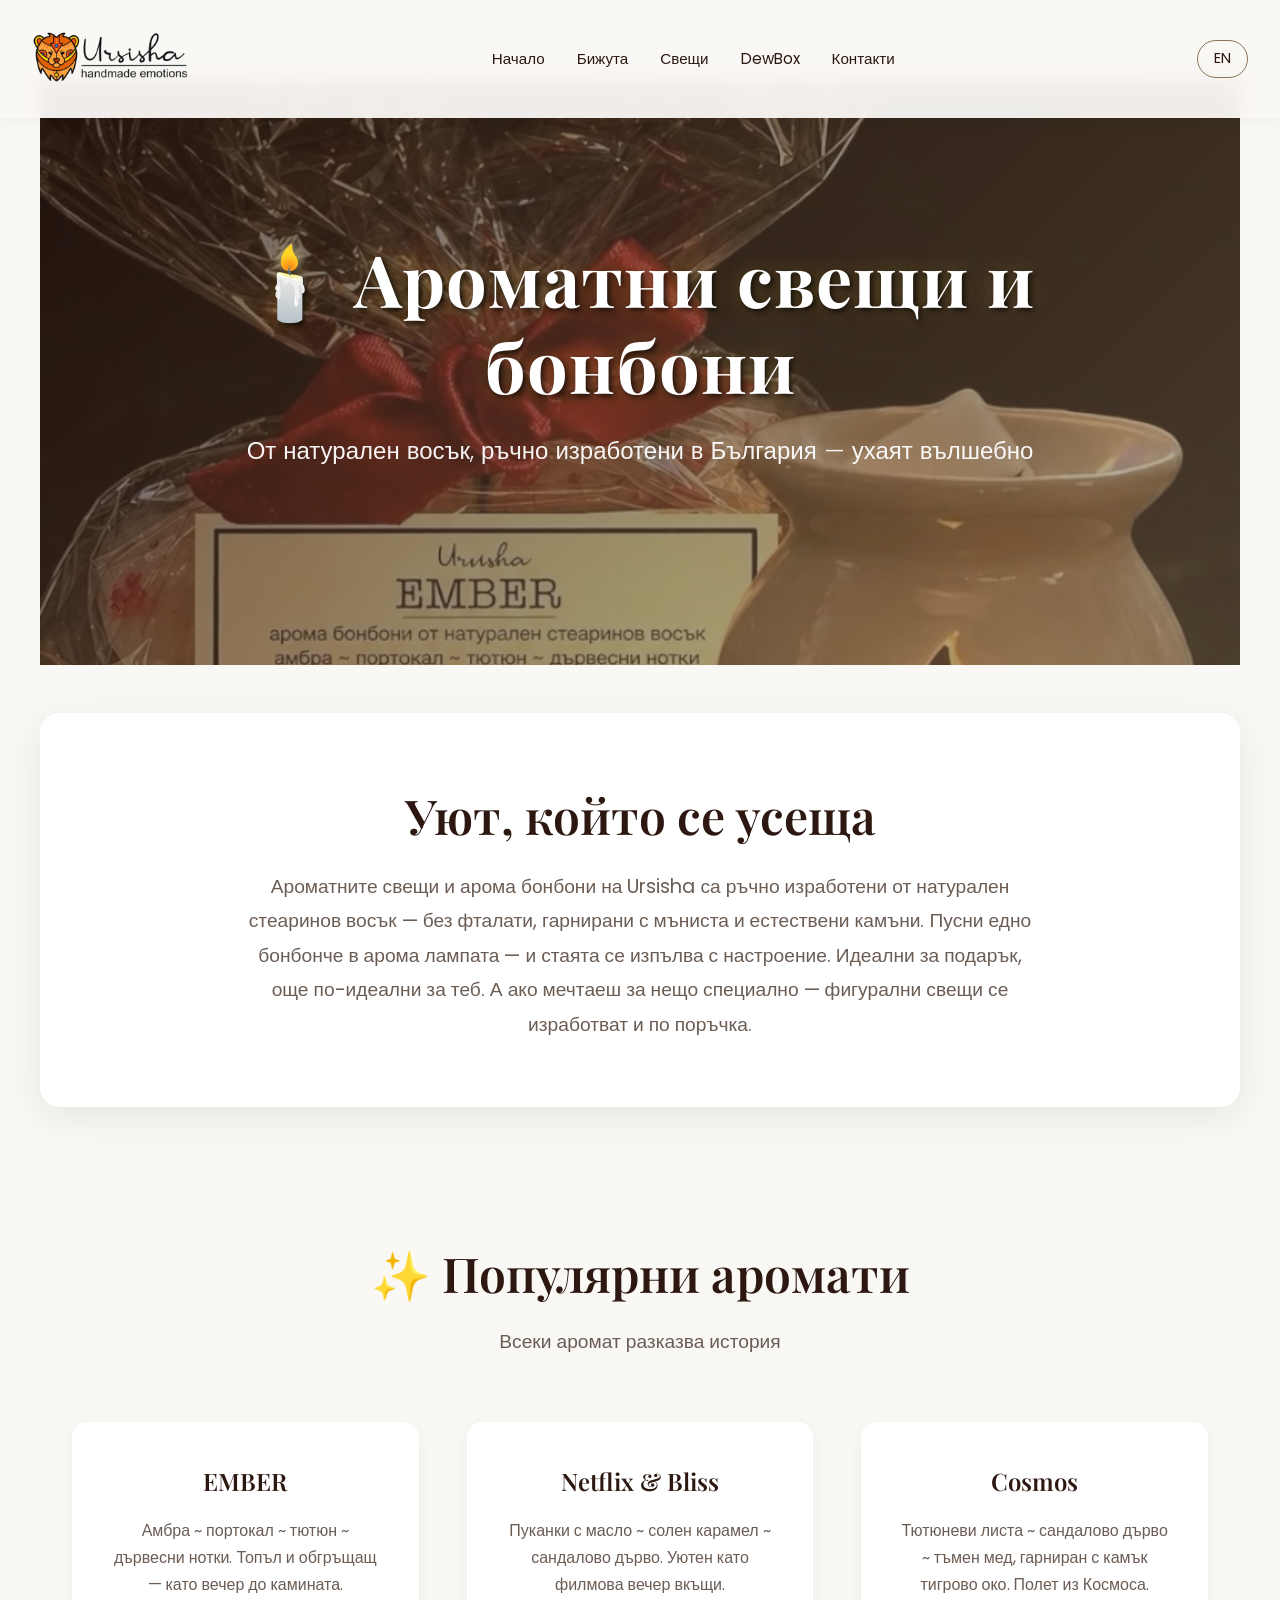
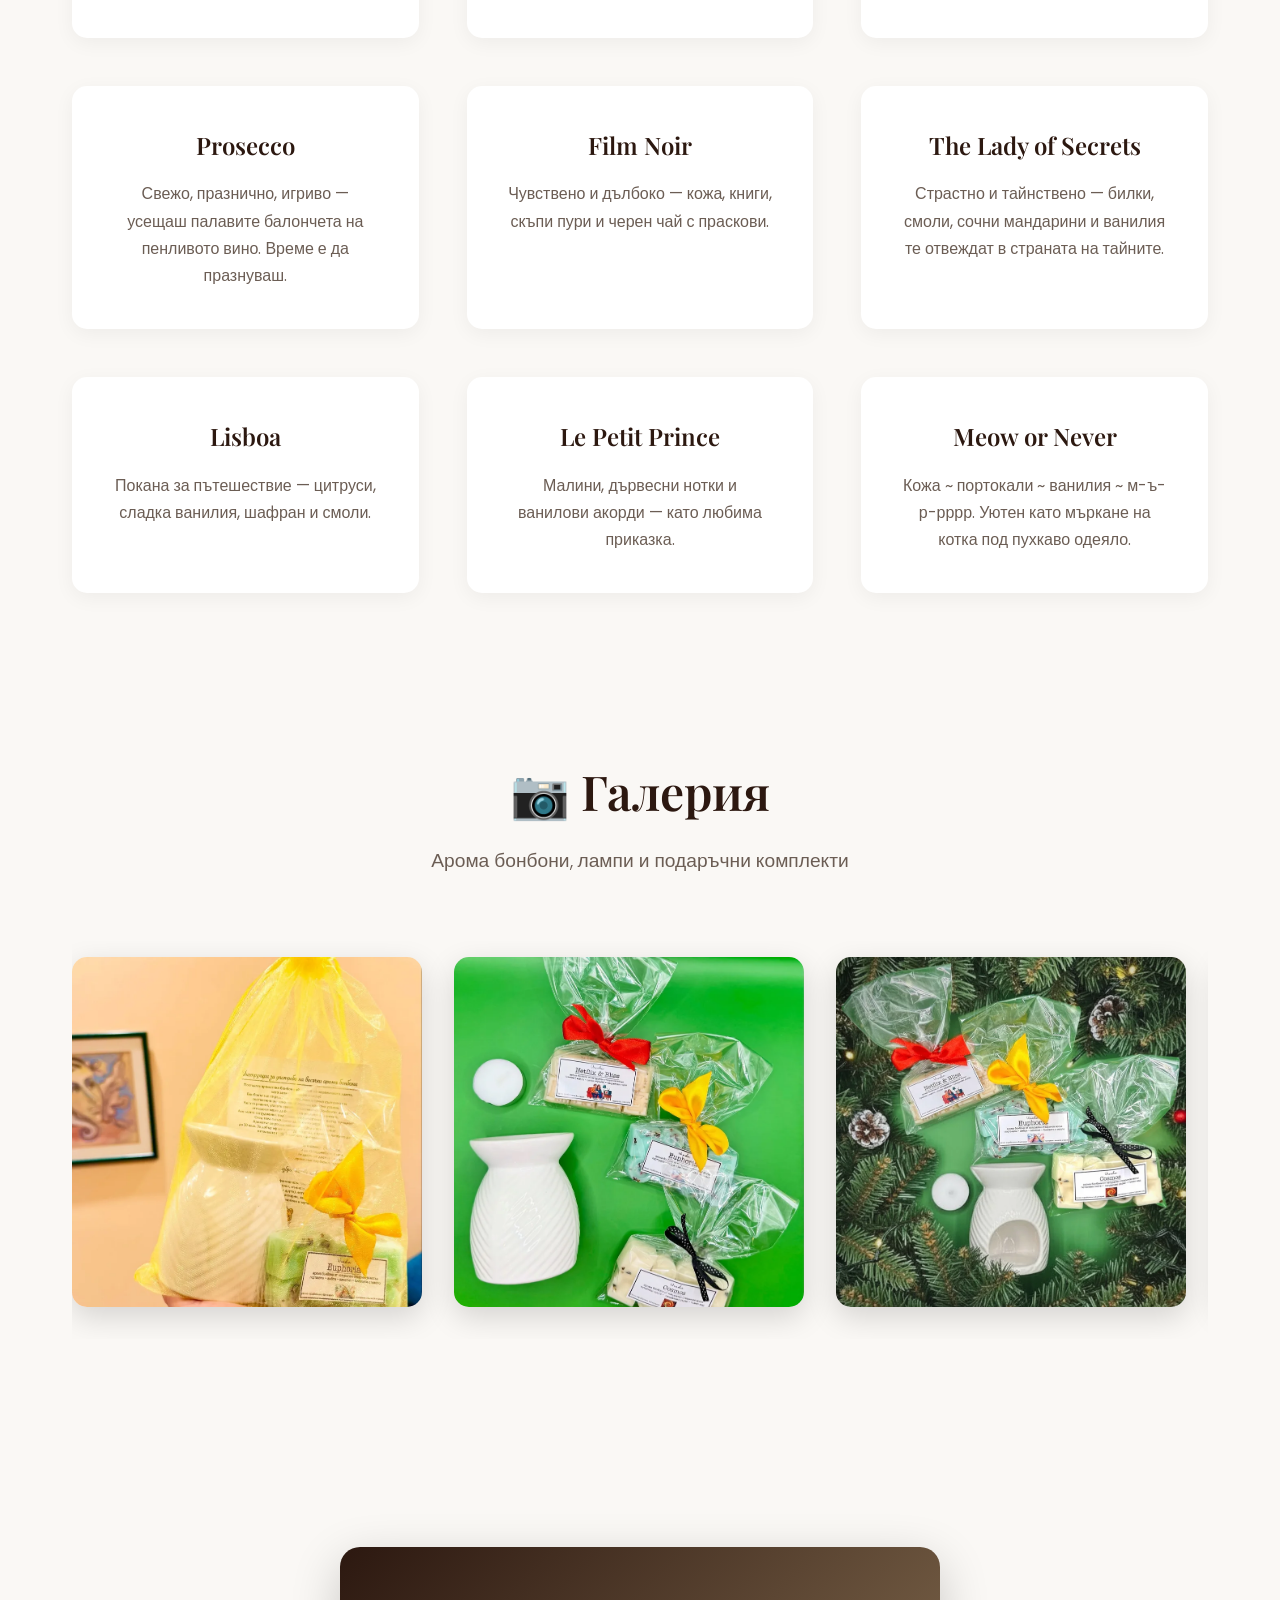
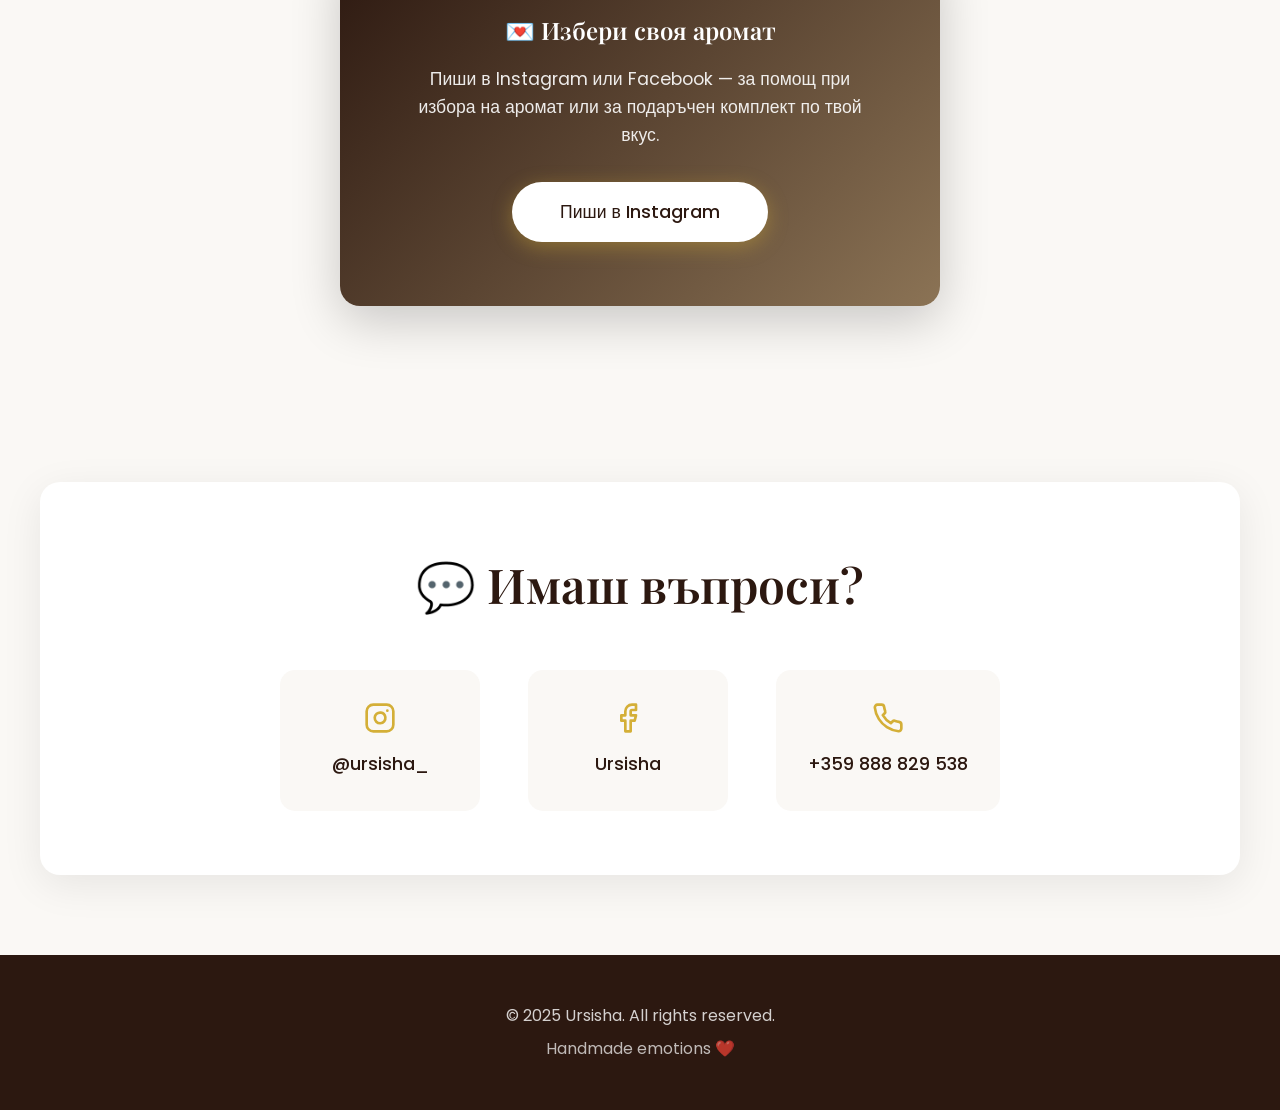
==== commit b2f7806b: "Rework site copy to neutral single-maker voice Replace plural first-person phrasing (we/our/us, ни/н" ====
--- a/candles/index.html
+++ b/candles/index.html
@@ -179,11 +179,10 @@
     <section id="about" class="about">
       <h2 class="section-title">Уют, който се усеща</h2>
       <p>
-        Нашите ароматни свещи и арома бонбони са ръчно изработени от натурален
+        Ароматните свещи и арома бонбони на Ursisha са ръчно изработени от натурален
         стеаринов восък — без фталати, гарнирани с мъниста и естествени
         камъни. Пусни едно бонбонче в арома лампата — и стаята се изпълва с
-        настроение. Идеални за подарък, още по-идеални за теб. А ако мечтаеш
-        за нещо специално — правим и фигурални свещи по поръчка.
+        настроение. Идеални за подарък, още по-идеални за теб. А ако мечтаеш за нещо специално — фигурални свещи се изработват и по поръчка.
       </p>
     </section>
 
@@ -365,21 +364,20 @@
       <div class="price-box">
         <h2>💌 Избери своя аромат</h2>
         <p class="price-description">
-          Пиши ни в Instagram или Facebook — ще ти помогнем да избереш аромат
-          или да сглобиш подаръчен комплект.
+          Пиши в Instagram или Facebook — за помощ при избора на аромат или за подаръчен комплект по твой вкус.
         </p>
         <a
           href="https://instagram.com/ursisha_"
           target="_blank"
           class="cta-button"
           style="background: white; color: var(--primary-color); margin-top: 2rem"
-          >Пиши ни в Instagram</a
+          >Пиши в Instagram</a
         >
       </div>
     </section>
 
     <section id="contact" class="contact">
-      <h2 class="section-title">💬 Свържи се с нас</h2>
+      <h2 class="section-title">💬 Имаш въпроси?</h2>
       <div class="contact-info">
         <a
           href="https://instagram.com/ursisha_"
